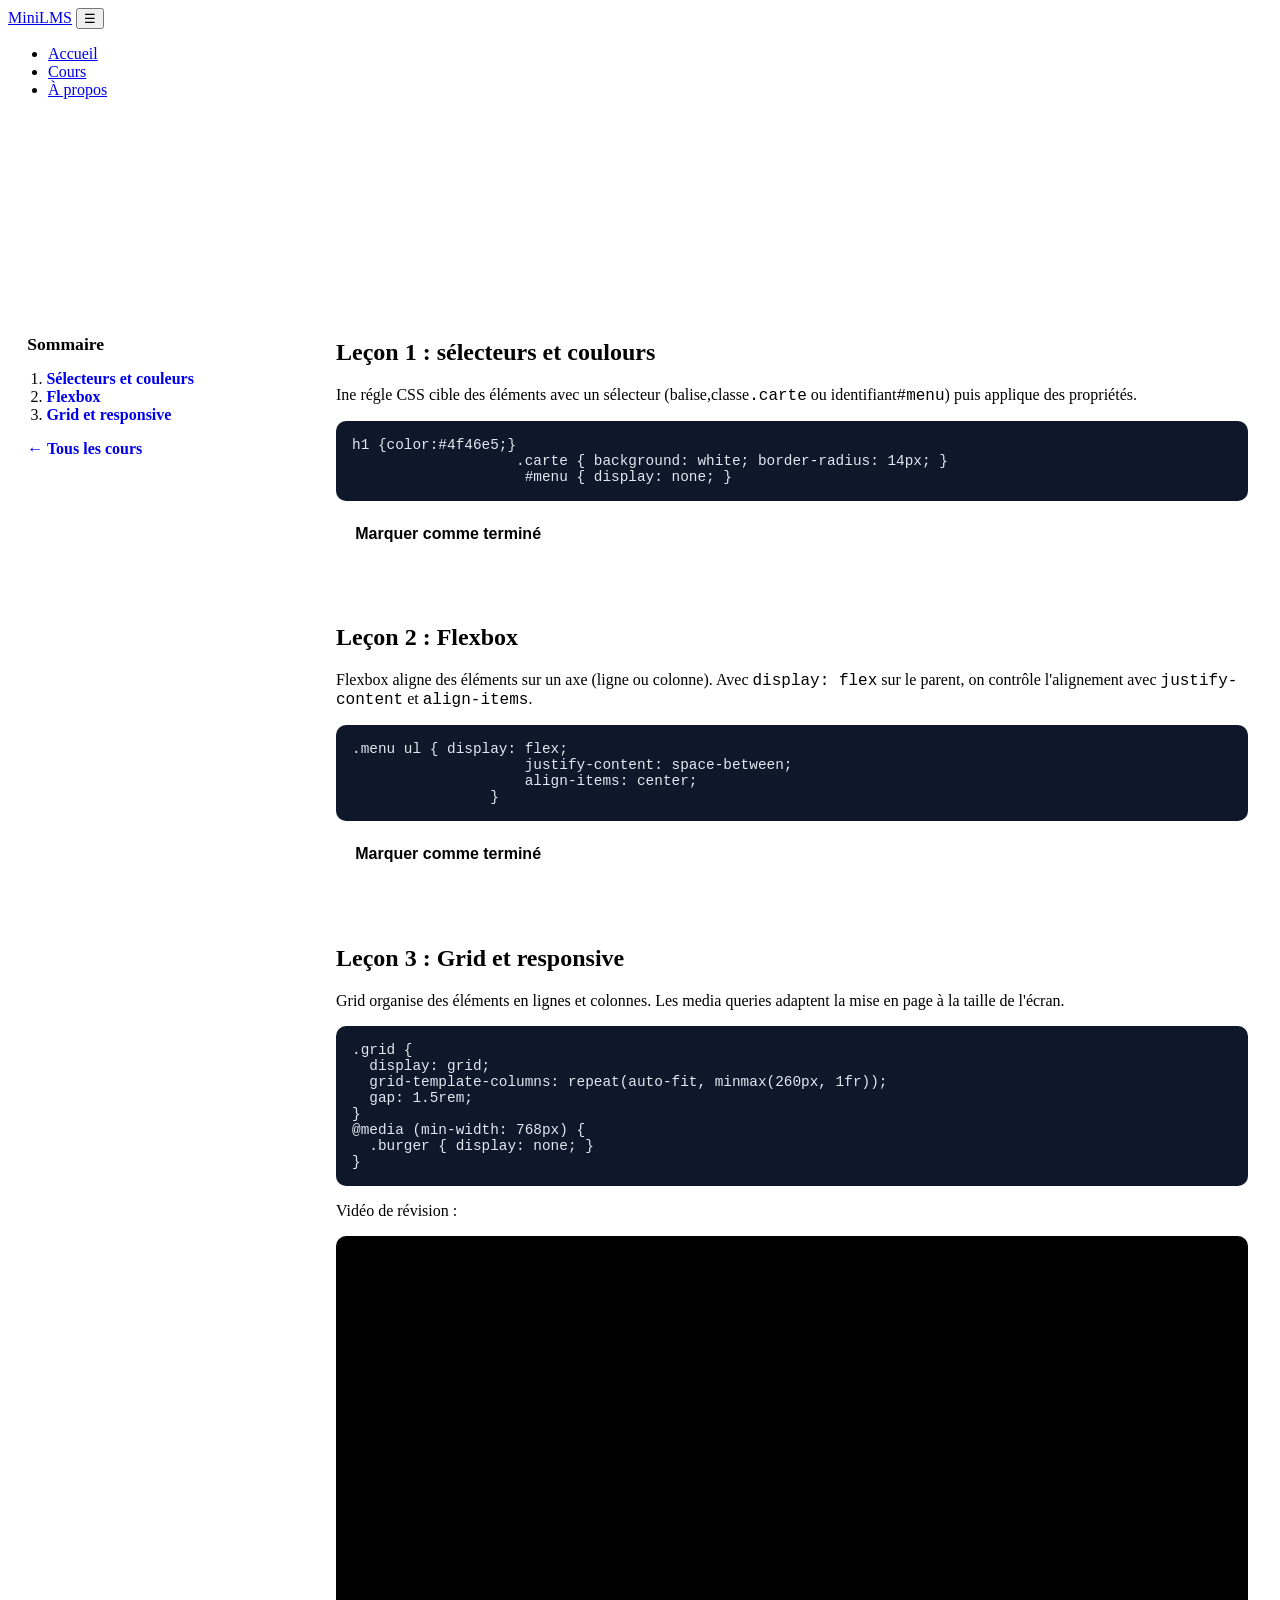
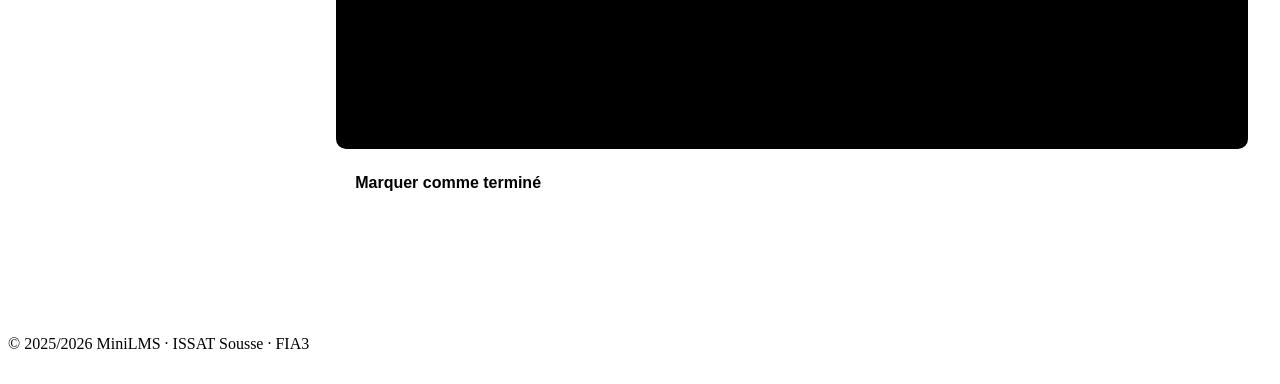
==== pages/css.html @ a06d808d "Page course.css, css.html, javascript.html" ====
<!DOCTYPE html>
<html lang="fr">
    <head>
        <meta charset="UTF-8">
        <meta name="viewport" content="width=device-width, initial-scale=1.0">
        <meta name="description" content="Cours CSS : sélecteurs, couleurs, Flexbox, Grid et design responsive.">
        <title>Mettre en forme avec css - MiniLMS</title>
        <link rel="stylesheet" href="../css/main.css">
        <link rel="stylesheet" href="../css/course.css">
        <script src="../js/script.js" defer></script>
    </head>
    <body data-course="css">
        <header class="site-header">
             <div class="container header-inner">
      <a class="logo" href="../index.html">MiniLMS</a>
      <button class="burger" id="burger" type="button" aria-label="Ouvrir le menu" aria-expanded="false" aria-controls="menu">&#9776;</button>
      <nav class="menu" id="menu" aria-label="Navigation principale">
        <ul>
          <li><a href="../index.html">Accueil</a></li>
          <li><a href="../index.html#cours">Cours</a></li>
          <li><a href="../index.html#apropos">À propos</a></li>
        </ul>
      </nav>
    </div>
        </header>

        <section class="course-header">
            <div class="container">
                <h1>Mettre en forme avec CSS</h1>
                <p>Donnez du style et de la structure à vos pages.</p>
                    <div class="progress" role="progressbar" aria-label="Progression du cours" aria-valuemin="0" aria-valuemax="100" aria-valuenow="0">
                        <div class="progress-bar" id="course-bar"></div>
                    </div>
                <p class="progress-label" id="course-label">0 % complété</p>
            </div>
        </section>
        <div class="container course-layout">
    <aside class="sidebar" aria-label="Sommaire du cours">
      <h2>Sommaire</h2>
      <ol>
        <li><a href="#lecon1">Sélecteurs et couleurs</a></li>
        <li><a href="#lecon2">Flexbox</a></li>
        <li><a href="#lecon3">Grid et responsive</a></li>
      </ol>
      <a href="../index.html#cours">&larr; Tous les cours</a>
    </aside>
    <main>
            <section class="lesson" id="lecon1">
                <h2>Leçon 1 : sélecteurs et coulours</h2>
                <p> Ine régle CSS cible des éléments avec un sélecteur (balise,classe<code>.carte</code> ou identifiant<code>#menu</code>) puis applique des propriétés.</p>
                <pre><code>h1 {color:#4f46e5;}
                   .carte { background: white; border-radius: 14px; }
                    #menu { display: none; }</code></pre>
                <button class="done-btn" type="button" data-lesson="l1">Marquer comme terminé</button>
            </section>
            <section class="lesson" id="lecon2">
                <h2>Leçon 2 : Flexbox</h2>
                <p>Flexbox aligne des éléments sur un axe (ligne ou colonne). Avec <code>display: flex</code> sur le parent, on contrôle l'alignement avec <code>justify-content</code> et <code>align-items</code>.</p>
                <pre><code>.menu ul { display: flex;
                    justify-content: space-between;
                    align-items: center;
                }</code></pre>
                <button class="done-btn" type="button" data-lesson="l2">Marquer comme terminé</button>
            </section>
            <section class="lesson" id ="lecon3">
                <h2> Leçon 3 : Grid et responsive</h2>
                <p>Grid organise des éléments en lignes et colonnes. Les media queries adaptent la mise en page à la taille de l'écran.</p>
        <pre><code>.grid {
  display: grid;
  grid-template-columns: repeat(auto-fit, minmax(260px, 1fr));
  gap: 1.5rem;
}
@media (min-width: 768px) {
  .burger { display: none; }
}</code></pre>
        <p>Vidéo de révision :</p>
        <div class="video">
          <iframe src="https://www.youtube-nocookie.com/embed/it1rTvBcfRg" title="Vidéo : introduction à CSS Grid" allowfullscreen></iframe>
        </div>
        <button class="done-btn" type="button" data-lesson="l3">Marquer comme terminé</button>
            </section>

      <nav class="course-nav" aria-label="Navigation entre les cours">
        <a href="html.html">&larr; Cours précédent : HTML</a>
        <a href="javascript.html">Cours suivant : JavaScript &rarr;</a>
      </nav>
    </main>
  </div>

  <footer class="site-footer">
    <div class="container">
      <p>&copy; 2025/2026 MiniLMS · ISSAT Sousse · FIA3</p>
    </div>
  </footer>
    </main>
</body>
</html>
---- css/course.css ----
.course-header{
    background: linear-gradient(135deg, var(--primary), var(--accent));
    color: #fff;
    padding: 2rem 0;
}
.course-header h1 { margin: 0 0 0.5rem; font-size: clamp(1.6rem, 4vw, 2.4rem); }
.course-header p { margin: 0 0 1rem; }
.course-header .progress { background: rgba(255, 255, 255, 0.3); }
.course-header .progress-label { color: #fff; margin: 0.4rem 0 0; }
.course-layout{
    display: grid;
    grid-template-columns: 1fr;
    gap:1.5rem;
    padding: 2rem 0;
}
.sidebar{
    background: var(--card);
    border-radius: var(--radius);
    box-shadow: var(--shadow);
  padding: 1.2rem;
  align-self: start;
}
.sidebar h2 { font-size: 1.1rem; margin-top: 0; }
.sidebar ol { padding-left: 1.2rem; margin: 0 0 1rem; }
.sidebar a { text-decoration: none; font-weight: 600; }

.lesson {
  background: var(--card);
  border-radius: var(--radius);
  box-shadow: var(--shadow);
  padding: 1.5rem;
  margin-bottom: 1.5rem;
  scroll-margin-top: 90px;
}
.lesson h2 { margin-top: 0; }
pre {
  background: #0f172a;
  color: #e2e8f0;
  padding: 1rem;
  border-radius: 10px;
  overflow-x: auto;
  font-size: 0.9rem;
}
code { font-family: Consolas, "Courier New", monospace; }
.schema { display: block; margin: 1rem auto; max-width: 360px; }

.video {
  aspect-ratio: 16 / 9;
  border-radius: 10px;
  overflow: hidden;
  margin: 1rem 0;
  background: #000;
}
.video iframe { width: 100%; height: 100%; border: 0; }

.done-btn {
  padding: 0.6rem 1.2rem;
  border-radius: 999px;
  border: 2px solid var(--primary);
  background: transparent;
  color: var(--primary);
  font-weight: 700;
  font-size: 1rem;
  cursor: pointer;
}
.done-btn.is-done { background: #16a34a; border-color: #16a34a; color: #fff; }


.course-nav {
  display: flex;
  justify-content: space-between;
  gap: 1rem;
  flex-wrap: wrap;
}
.course-nav a {
  padding: 0.6rem 1.2rem;
  border-radius: 999px;
  background: var(--primary);
  color: #fff;
  text-decoration: none;
  font-weight: 700;
}


@media (min-width: 900px) {
  .course-layout { grid-template-columns: 280px 1fr; }
  .sidebar { position: sticky; top: 90px; }
}
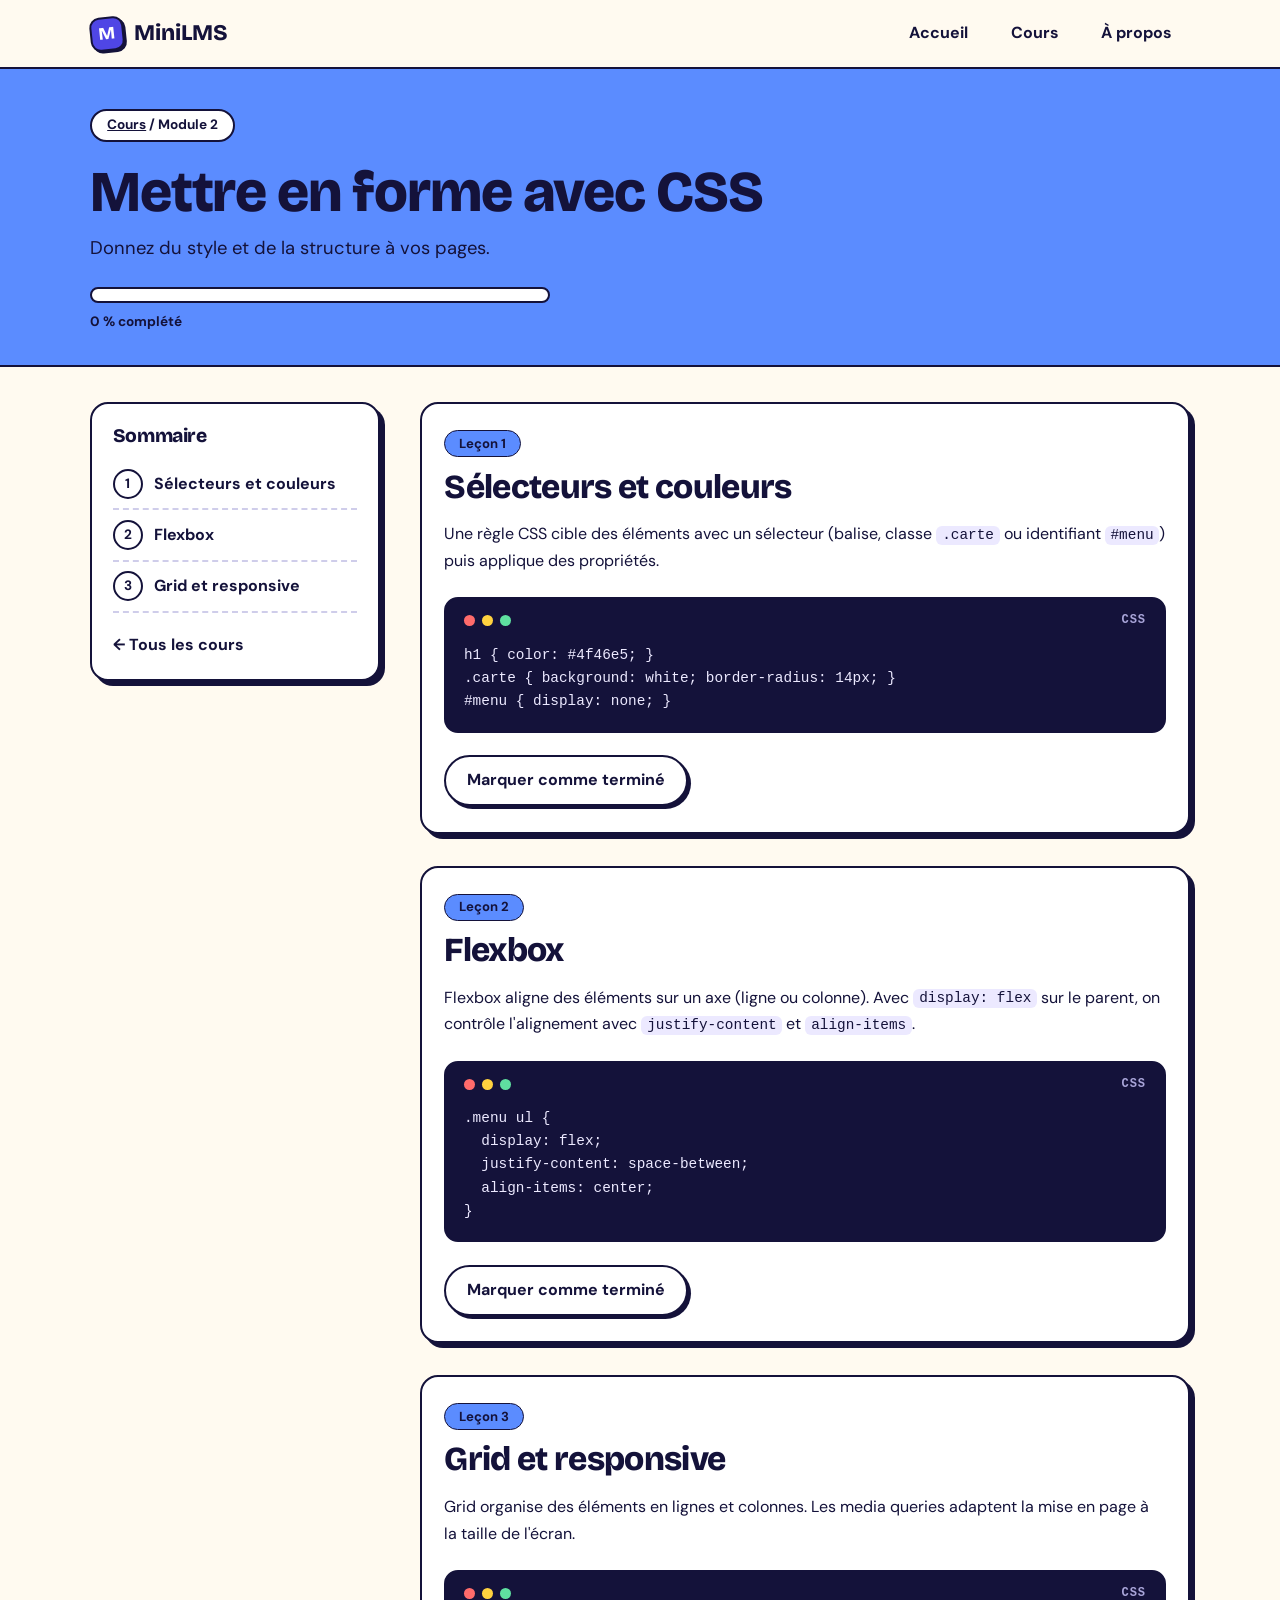
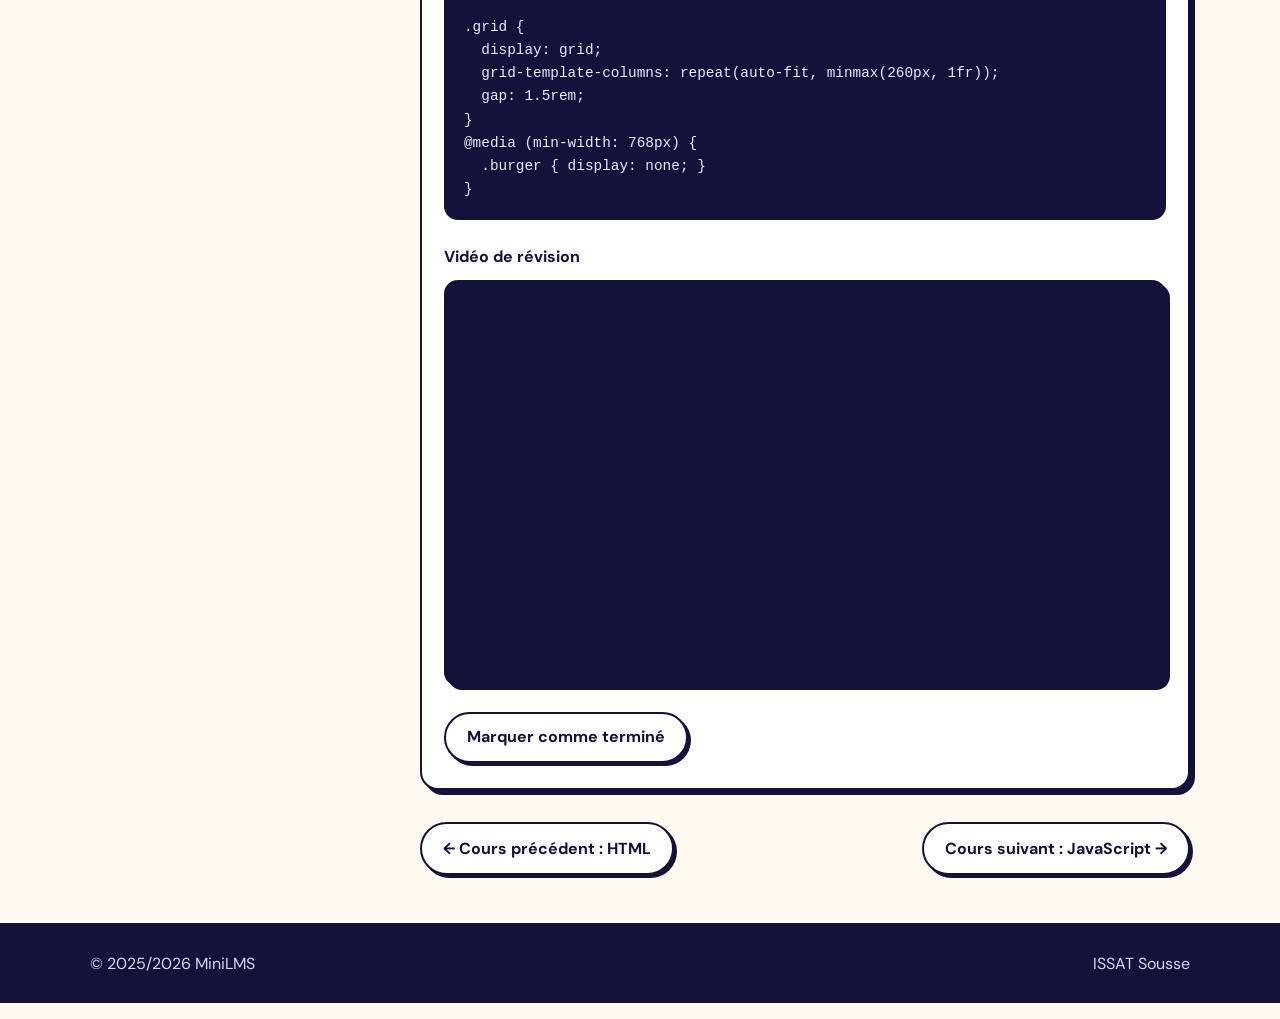
==== commit ff4a4678: "Ajout du code complet : accueil, CSS, JS et pages de cours" ====
--- a/pages/css.html
+++ b/pages/css.html
@@ -1,19 +1,22 @@
 <!DOCTYPE html>
 <html lang="fr">
-    <head>
-        <meta charset="UTF-8">
-        <meta name="viewport" content="width=device-width, initial-scale=1.0">
-        <meta name="description" content="Cours CSS : sélecteurs, couleurs, Flexbox, Grid et design responsive.">
-        <title>Mettre en forme avec css - MiniLMS</title>
-        <link rel="stylesheet" href="../css/main.css">
-        <link rel="stylesheet" href="../css/course.css">
-        <script src="../js/script.js" defer></script>
-    </head>
-    <body data-course="css">
-        <header class="site-header">
-             <div class="container header-inner">
-      <a class="logo" href="../index.html">MiniLMS</a>
-      <button class="burger" id="burger" type="button" aria-label="Ouvrir le menu" aria-expanded="false" aria-controls="menu">&#9776;</button>
+<head>
+  <meta charset="UTF-8">
+  <meta name="viewport" content="width=device-width, initial-scale=1.0">
+  <meta name="description" content="Cours CSS : sélecteurs, couleurs, Flexbox, Grid et design responsive.">
+  <title>Mettre en forme avec CSS - MiniLMS</title>
+  <link rel="preconnect" href="https://fonts.googleapis.com">
+  <link rel="preconnect" href="https://fonts.gstatic.com" crossorigin>
+  <link rel="stylesheet" href="https://fonts.googleapis.com/css2?family=Bricolage+Grotesque:opsz,wght@12..96,700;12..96,800&family=DM+Sans:wght@400;500;700&display=swap">
+  <link rel="stylesheet" href="../css/main.css">
+  <link rel="stylesheet" href="../css/course.css">
+  <script src="../js/script.js" defer></script>
+</head>
+<body data-course="css">
+  <header class="site-header">
+    <div class="container header-inner">
+      <a class="logo" href="../index.html"><span class="logo-mark" aria-hidden="true">M</span>MiniLMS</a>
+      <button class="burger" id="burger" type="button" aria-label="Ouvrir le menu" aria-expanded="false" aria-controls="menu">Menu</button>
       <nav class="menu" id="menu" aria-label="Navigation principale">
         <ul>
           <li><a href="../index.html">Accueil</a></li>
@@ -22,50 +25,59 @@
         </ul>
       </nav>
     </div>
-        </header>
+  </header>
 
-        <section class="course-header">
-            <div class="container">
-                <h1>Mettre en forme avec CSS</h1>
-                <p>Donnez du style et de la structure à vos pages.</p>
-                    <div class="progress" role="progressbar" aria-label="Progression du cours" aria-valuemin="0" aria-valuemax="100" aria-valuenow="0">
-                        <div class="progress-bar" id="course-bar"></div>
-                    </div>
-                <p class="progress-label" id="course-label">0 % complété</p>
-            </div>
-        </section>
-        <div class="container course-layout">
+  <section class="course-header">
+    <div class="container">
+      <p class="breadcrumb"><a href="../index.html#cours">Cours</a> / Module 2</p>
+      <h1>Mettre en forme avec CSS</h1>
+      <p class="course-sub">Donnez du style et de la structure à vos pages.</p>
+      <div class="progress" role="progressbar" aria-label="Progression du cours" aria-valuemin="0" aria-valuemax="100" aria-valuenow="0">
+        <div class="progress-bar" id="course-bar"></div>
+      </div>
+      <p class="progress-label" id="course-label">0 % complété</p>
+    </div>
+  </section>
+
+  <div class="container course-layout">
     <aside class="sidebar" aria-label="Sommaire du cours">
       <h2>Sommaire</h2>
       <ol>
-        <li><a href="#lecon1">Sélecteurs et couleurs</a></li>
-        <li><a href="#lecon2">Flexbox</a></li>
-        <li><a href="#lecon3">Grid et responsive</a></li>
+        <li data-toc="l1"><a href="#lecon1">Sélecteurs et couleurs</a></li>
+        <li data-toc="l2"><a href="#lecon2">Flexbox</a></li>
+        <li data-toc="l3"><a href="#lecon3">Grid et responsive</a></li>
       </ol>
-      <a href="../index.html#cours">&larr; Tous les cours</a>
+      <a class="back-link" href="../index.html#cours">&larr; Tous les cours</a>
     </aside>
+
     <main>
-            <section class="lesson" id="lecon1">
-                <h2>Leçon 1 : sélecteurs et coulours</h2>
-                <p> Ine régle CSS cible des éléments avec un sélecteur (balise,classe<code>.carte</code> ou identifiant<code>#menu</code>) puis applique des propriétés.</p>
-                <pre><code>h1 {color:#4f46e5;}
-                   .carte { background: white; border-radius: 14px; }
-                    #menu { display: none; }</code></pre>
-                <button class="done-btn" type="button" data-lesson="l1">Marquer comme terminé</button>
-            </section>
-            <section class="lesson" id="lecon2">
-                <h2>Leçon 2 : Flexbox</h2>
-                <p>Flexbox aligne des éléments sur un axe (ligne ou colonne). Avec <code>display: flex</code> sur le parent, on contrôle l'alignement avec <code>justify-content</code> et <code>align-items</code>.</p>
-                <pre><code>.menu ul { display: flex;
-                    justify-content: space-between;
-                    align-items: center;
-                }</code></pre>
-                <button class="done-btn" type="button" data-lesson="l2">Marquer comme terminé</button>
-            </section>
-            <section class="lesson" id ="lecon3">
-                <h2> Leçon 3 : Grid et responsive</h2>
-                <p>Grid organise des éléments en lignes et colonnes. Les media queries adaptent la mise en page à la taille de l'écran.</p>
-        <pre><code>.grid {
+      <section class="lesson" id="lecon1">
+        <p class="lesson-kicker">Leçon 1</p>
+        <h2>Sélecteurs et couleurs</h2>
+        <p>Une règle CSS cible des éléments avec un sélecteur (balise, classe <code>.carte</code> ou identifiant <code>#menu</code>) puis applique des propriétés.</p>
+        <pre data-lang="CSS"><code>h1 { color: #4f46e5; }
+.carte { background: white; border-radius: 14px; }
+#menu { display: none; }</code></pre>
+        <button class="done-btn" type="button" data-lesson="l1">Marquer comme terminé</button>
+      </section>
+
+      <section class="lesson" id="lecon2">
+        <p class="lesson-kicker">Leçon 2</p>
+        <h2>Flexbox</h2>
+        <p>Flexbox aligne des éléments sur un axe (ligne ou colonne). Avec <code>display: flex</code> sur le parent, on contrôle l'alignement avec <code>justify-content</code> et <code>align-items</code>.</p>
+        <pre data-lang="CSS"><code>.menu ul {
+  display: flex;
+  justify-content: space-between;
+  align-items: center;
+}</code></pre>
+        <button class="done-btn" type="button" data-lesson="l2">Marquer comme terminé</button>
+      </section>
+
+      <section class="lesson" id="lecon3">
+        <p class="lesson-kicker">Leçon 3</p>
+        <h2>Grid et responsive</h2>
+        <p>Grid organise des éléments en lignes et colonnes. Les media queries adaptent la mise en page à la taille de l'écran.</p>
+        <pre data-lang="CSS"><code>.grid {
   display: grid;
   grid-template-columns: repeat(auto-fit, minmax(260px, 1fr));
   gap: 1.5rem;
@@ -73,12 +85,12 @@
 @media (min-width: 768px) {
   .burger { display: none; }
 }</code></pre>
-        <p>Vidéo de révision :</p>
+        <p class="video-title">Vidéo de révision</p>
         <div class="video">
-          <iframe src="https://www.youtube-nocookie.com/embed/it1rTvBcfRg" title="Vidéo : introduction à CSS Grid" allowfullscreen></iframe>
+          <iframe src="https://www.youtube-nocookie.com/embed/AGDDdsiZ0Ko" title="Vidéo : introduction à CSS Grid" allowfullscreen></iframe>
         </div>
         <button class="done-btn" type="button" data-lesson="l3">Marquer comme terminé</button>
-            </section>
+      </section>
 
       <nav class="course-nav" aria-label="Navigation entre les cours">
         <a href="html.html">&larr; Cours précédent : HTML</a>
@@ -88,10 +100,10 @@
   </div>
 
   <footer class="site-footer">
-    <div class="container">
-      <p>&copy; 2025/2026 MiniLMS · ISSAT Sousse · FIA3</p>
+    <div class="container footer-inner">
+      <p>&copy; 2025/2026 MiniLMS</p>
+      <p>ISSAT Sousse</p>
     </div>
   </footer>
-    </main>
 </body>
-</html>
+</html>
--- a/css/main.css
+++ b/css/main.css
@@ -0,0 +1,326 @@
+/* ===== Variables ===== */
+:root {
+    --ink: #14123a;
+    --primary: #4f46e5;
+    --accent: #06b6d4;
+    --yellow: #ffd23f;
+    --orange: #ff7a45;
+    --blue: #5b8cff;
+    --pink: #ff8fb8;
+    --green: #5fe0a0;
+    --bg: #fffaf0;
+    --card: #ffffff;
+    --lavender: #ece9ff;
+    --muted: #55537a;
+    --course: var(--primary);
+    --radius: 18px;
+    --border: 2px solid var(--ink);
+    --shadow: 5px 5px 0 var(--ink);
+    --display: "Bricolage Grotesque", "Trebuchet MS", Arial, sans-serif;
+    --sans: "DM Sans", "Segoe UI", Roboto, Arial, sans-serif;
+    --mono: Consolas, "Courier New", monospace;
+}
+
+/* Une couleur par cours (cartes de l'accueil et pages de cours) */
+[data-course="html"] { --course: var(--orange); }
+[data-course="css"]  { --course: var(--blue); }
+[data-course="js"]   { --course: var(--yellow); }
+
+/* ===== Base (mobile first) ===== */
+*, *::before, *::after { box-sizing: border-box; }
+html { scroll-behavior: smooth; }
+body {
+    margin: 0;
+    font-family: var(--sans);
+    background: var(--bg);
+    color: var(--ink);
+    line-height: 1.65;
+}
+img, svg { max-width: 100%; height: auto; }
+a { color: var(--primary); }
+h1, h2, h3 { font-family: var(--display); font-weight: 800; line-height: 1.1; letter-spacing: -0.02em; }
+.container { width: min(1100px, 92%); margin-inline: auto; }
+:focus-visible { outline: 3px solid var(--primary); outline-offset: 3px; }
+
+/* ===== Header + menu burger ===== */
+.site-header {
+    position: sticky;
+    top: 0;
+    z-index: 100;
+    background: var(--bg);
+    border-bottom: var(--border);
+}
+.header-inner {
+    display: flex;
+    align-items: center;
+    justify-content: space-between;
+    padding: 0.75rem 0;
+}
+.logo {
+    display: inline-flex;
+    align-items: center;
+    gap: 0.6rem;
+    font-family: var(--display);
+    font-weight: 800;
+    font-size: 1.4rem;
+    color: var(--ink);
+    text-decoration: none;
+}
+.logo-mark {
+    display: grid;
+    place-items: center;
+    width: 34px;
+    height: 34px;
+    background: var(--primary);
+    color: #fff;
+    border: var(--border);
+    border-radius: 10px;
+    box-shadow: 2px 2px 0 var(--ink);
+    font-size: 1.1rem;
+    transform: rotate(-6deg);
+}
+.burger {
+    font: inherit;
+    font-weight: 700;
+    background: var(--yellow);
+    border: var(--border);
+    color: var(--ink);
+    border-radius: 999px;
+    padding: 0.35rem 1rem;
+    box-shadow: 2px 2px 0 var(--ink);
+    cursor: pointer;
+}
+.menu {
+    display: none;
+    position: absolute;
+    top: 100%;
+    left: 0;
+    right: 0;
+    background: var(--bg);
+    border-bottom: var(--border);
+    padding: 0.6rem 4%;
+}
+.menu.open { display: block; }
+.menu ul { list-style: none; margin: 0; padding: 0; display: flex; flex-direction: column; gap: 0.3rem; }
+.menu a {
+    display: block;
+    padding: 0.6rem 1rem;
+    border: 2px solid transparent;
+    border-radius: 999px;
+    text-decoration: none;
+    color: var(--ink);
+    font-weight: 700;
+}
+.menu a:hover { background: var(--lavender); border-color: var(--ink); }
+.menu a[aria-current="page"] { background: var(--yellow); border-color: var(--ink); }
+
+/* ===== Boutons ===== */
+.btn {
+    display: inline-block;
+    padding: 0.75rem 1.4rem;
+    border: var(--border);
+    border-radius: 999px;
+    background: #fff;
+    color: var(--ink);
+    font-weight: 700;
+    text-decoration: none;
+    text-align: center;
+    box-shadow: 3px 3px 0 var(--ink);
+    transition: transform 0.15s, box-shadow 0.15s;
+}
+.btn:hover { transform: translate(-2px, -2px); box-shadow: 5px 5px 0 var(--ink); }
+.btn:active { transform: translate(2px, 2px); box-shadow: 1px 1px 0 var(--ink); }
+.btn-primary { background: var(--yellow); }
+
+/* ===== Hero ===== */
+.hero {
+    position: relative;
+    overflow: hidden;
+    background: var(--primary);
+    color: #fff;
+    border-bottom: var(--border);
+    padding: 3.5rem 0;
+}
+.hero .container { position: relative; z-index: 1; }
+.hero-grid { display: grid; gap: 2.5rem; }
+.eyebrow {
+    display: inline-block;
+    margin: 0 0 1.2rem;
+    padding: 0.25rem 0.9rem;
+    background: #fff;
+    color: var(--ink);
+    border: var(--border);
+    border-radius: 999px;
+    font-size: 0.85rem;
+    font-weight: 700;
+}
+.hero h1 { font-size: clamp(2.4rem, 7vw, 4.2rem); margin: 0 0 1.2rem; line-height: 1.08; }
+.hero mark {
+    background: var(--yellow);
+    color: var(--ink);
+    padding: 0 0.25em;
+    border-radius: 10px;
+    -webkit-box-decoration-break: clone;
+    box-decoration-break: clone;
+}
+.lead { font-size: 1.15rem; max-width: 34em; margin: 0 0 1.8rem; color: rgba(255, 255, 255, 0.92); }
+.hero-actions { display: flex; flex-wrap: wrap; gap: 0.9rem; }
+
+/* Formes décoratives */
+.shape { position: absolute; pointer-events: none; z-index: 0; }
+.shape-circle { width: 150px; height: 150px; right: -50px; top: -50px; background: var(--accent); border: var(--border); border-radius: 50%; }
+.shape-tri { width: 90px; height: 90px; left: -20px; bottom: -14px; background: var(--yellow); clip-path: polygon(50% 0, 100% 100%, 0 100%); }
+.shape-ring { width: 64px; height: 64px; right: 18%; bottom: 14px; border: 8px solid var(--pink); border-radius: 50%; }
+
+.summary {
+    align-self: center;
+    background: var(--card);
+    color: var(--ink);
+    border: var(--border);
+    border-radius: var(--radius);
+    box-shadow: var(--shadow);
+    padding: 1.5rem;
+}
+.summary-title { margin: 0; font-weight: 700; color: var(--muted); }
+.summary-count { margin: 0.2rem 0 1rem; font-family: var(--display); font-weight: 800; font-size: 3.6rem; line-height: 1; }
+.summary-total { font-family: var(--sans); font-weight: 500; font-size: 1rem; color: var(--muted); }
+.summary-note { margin: 0.9rem 0 0; font-size: 0.85rem; color: var(--muted); }
+
+/* ===== Sections ===== */
+.section { padding: 3.5rem 0; }
+.section-alt { background: var(--lavender); border-top: var(--border); }
+.section h2 { font-size: clamp(1.8rem, 4vw, 2.5rem); margin: 0 0 0.5rem; }
+.section-intro { color: var(--muted); margin: 0 0 2.2rem; font-size: 1.05rem; }
+
+/* ===== Grille de cours ===== */
+.grid { display: grid; grid-template-columns: repeat(auto-fit, minmax(270px, 1fr)); gap: 1.8rem; }
+.card {
+    background: var(--card);
+    border: var(--border);
+    border-radius: var(--radius);
+    box-shadow: var(--shadow);
+    overflow: hidden;
+    display: flex;
+    flex-direction: column;
+    transition: transform 0.15s, box-shadow 0.15s;
+}
+.card:hover { transform: translate(-3px, -3px); box-shadow: 8px 8px 0 var(--ink); }
+.card-banner {
+    position: relative;
+    overflow: hidden;
+    height: 140px;
+    display: flex;
+    align-items: flex-end;
+    padding: 1rem 1.2rem;
+    background: var(--course);
+    border-bottom: var(--border);
+    font-family: var(--display);
+    font-weight: 800;
+    font-size: 2.8rem;
+    line-height: 1;
+}
+.card-banner::before {
+    content: "";
+    position: absolute;
+    right: -30px;
+    top: -30px;
+    width: 120px;
+    height: 120px;
+    border: var(--border);
+    border-radius: 50%;
+    background: rgba(255, 255, 255, 0.6);
+}
+.card-banner::after {
+    content: "";
+    position: absolute;
+    right: 56px;
+    bottom: -18px;
+    width: 56px;
+    height: 56px;
+    border: var(--border);
+    border-radius: 10px;
+    background: #fff;
+    transform: rotate(18deg);
+}
+.card-body { padding: 1.3rem; display: flex; flex-direction: column; gap: 0.7rem; flex: 1; }
+.card-body h3 { margin: 0; font-size: 1.4rem; }
+.card-body p { margin: 0; color: var(--muted); }
+.card-body .meta {
+    align-self: flex-start;
+    padding: 0.1rem 0.75rem;
+    border: 1.5px solid var(--ink);
+    border-radius: 999px;
+    background: var(--bg);
+    color: var(--ink);
+    font-size: 0.82rem;
+    font-weight: 700;
+}
+.card .btn { margin-top: auto; background: var(--ink); color: #fff; box-shadow: 3px 3px 0 var(--course); }
+.card .btn:hover { box-shadow: 5px 5px 0 var(--course); }
+.card .progress-bar { background: var(--course); }
+
+/* ===== Barre de progression (partagée avec les pages de cours) ===== */
+.progress {
+    background: #fff;
+    border: var(--border);
+    border-radius: 999px;
+    height: 16px;
+    overflow: hidden;
+}
+.progress-bar { height: 100%; width: 0; background: var(--primary); transition: width 0.4s ease; }
+.summary .progress-bar { background: var(--accent); }
+.progress-label { margin: 0; font-size: 0.85rem; color: var(--muted); }
+
+/* ===== À propos ===== */
+.features { display: grid; grid-template-columns: repeat(auto-fit, minmax(230px, 1fr)); gap: 1.8rem; counter-reset: f; }
+.feature {
+    background: var(--card);
+    padding: 1.4rem;
+    border: var(--border);
+    border-radius: var(--radius);
+    box-shadow: var(--shadow);
+}
+.feature::before {
+    counter-increment: f;
+    content: counter(f);
+    display: grid;
+    place-items: center;
+    width: 44px;
+    height: 44px;
+    margin-bottom: 0.9rem;
+    background: var(--yellow);
+    border: var(--border);
+    border-radius: 12px;
+    font-family: var(--display);
+    font-weight: 800;
+    font-size: 1.2rem;
+}
+.feature:nth-child(2)::before { background: var(--accent); }
+.feature:nth-child(3)::before { background: var(--pink); }
+.feature h3 { margin: 0 0 0.4rem; font-size: 1.25rem; }
+.feature p { margin: 0; color: var(--muted); }
+
+/* ===== Footer ===== */
+.site-footer { background: var(--ink); color: #d8d6f0; padding: 1.6rem 0; border-top: var(--border); }
+.footer-inner { display: flex; flex-wrap: wrap; justify-content: space-between; gap: 0.5rem; }
+.site-footer p { margin: 0; }
+
+/* ===== Tablette (768px et plus) : le menu burger disparaît ===== */
+@media (min-width: 768px) {
+    .burger { display: none; }
+    .menu { display: block; position: static; background: none; border: 0; padding: 0; }
+    .menu ul { flex-direction: row; gap: 0.4rem; }
+    .menu a { padding: 0.4rem 1rem; }
+    .hero { padding: 5rem 0; }
+}
+
+/* ===== Bureau (960px et plus) ===== */
+@media (min-width: 960px) {
+    .hero-grid { grid-template-columns: 1.5fr 1fr; gap: 4rem; }
+    .summary { transform: rotate(2deg); }
+}
+
+@media (prefers-reduced-motion: reduce) {
+    html { scroll-behavior: auto; }
+    * { transition: none !important; }
+}
--- a/css/course.css
+++ b/css/course.css
@@ -1,88 +1,187 @@
-.course-header{
-    background: linear-gradient(135deg, var(--primary), var(--accent));
-    color: #fff;
-    padding: 2rem 0;
+/* ===== En-tête d'un cours (prend la couleur du cours) ===== */
+.course-header {
+  background: var(--course);
+  border-bottom: var(--border);
+  padding: 2.5rem 0 2rem;
 }
-.course-header h1 { margin: 0 0 0.5rem; font-size: clamp(1.6rem, 4vw, 2.4rem); }
-.course-header p { margin: 0 0 1rem; }
-.course-header .progress { background: rgba(255, 255, 255, 0.3); }
-.course-header .progress-label { color: #fff; margin: 0.4rem 0 0; }
-.course-layout{
-    display: grid;
-    grid-template-columns: 1fr;
-    gap:1.5rem;
-    padding: 2rem 0;
+.breadcrumb {
+  display: inline-block;
+  margin: 0 0 1.2rem;
+  padding: 0.2rem 0.95rem;
+  background: #fff;
+  border: var(--border);
+  border-radius: 999px;
+  font-size: 0.85rem;
+  font-weight: 700;
 }
-.sidebar{
-    background: var(--card);
-    border-radius: var(--radius);
-    box-shadow: var(--shadow);
-  padding: 1.2rem;
+.breadcrumb a { color: var(--ink); }
+.course-header h1 { margin: 0 0 0.5rem; font-size: clamp(2.2rem, 6vw, 3.6rem); }
+.course-sub { margin: 0 0 1.5rem; font-size: 1.15rem; }
+.course-header .progress { max-width: 460px; }
+.course-header .progress-label { margin-top: 0.5rem; color: var(--ink); font-weight: 700; }
+
+/* ===== Mise en page d'un cours (mobile : une colonne) ===== */
+.course-layout {
+  display: grid;
+  grid-template-columns: 1fr;
+  gap: 2rem;
+  padding: 2.2rem 0 3rem;
+}
+
+/* ===== Sommaire ===== */
+.sidebar {
   align-self: start;
+  background: var(--card);
+  border: var(--border);
+  border-radius: var(--radius);
+  box-shadow: var(--shadow);
+  padding: 1.3rem;
 }
-.sidebar h2 { font-size: 1.1rem; margin-top: 0; }
-.sidebar ol { padding-left: 1.2rem; margin: 0 0 1rem; }
-.sidebar a { text-decoration: none; font-weight: 600; }
+.sidebar h2 { margin: 0 0 0.8rem; font-size: 1.2rem; }
+.sidebar ol { list-style: none; margin: 0 0 1.2rem; padding: 0; counter-reset: toc; }
+.sidebar li {
+  counter-increment: toc;
+  display: flex;
+  align-items: center;
+  gap: 0.7rem;
+  padding: 0.6rem 0;
+  border-bottom: 2px dashed #cfcdea;
+}
+.sidebar li::before {
+  content: counter(toc);
+  flex: none;
+  display: grid;
+  place-items: center;
+  width: 30px;
+  height: 30px;
+  background: #fff;
+  border: var(--border);
+  border-radius: 50%;
+  font-size: 0.85rem;
+  font-weight: 700;
+}
+.sidebar li.is-done::before { content: "\2713"; background: var(--green); }
+.sidebar li a { color: var(--ink); font-weight: 700; text-decoration: none; }
+.sidebar li a:hover { text-decoration: underline; text-decoration-thickness: 2px; text-underline-offset: 4px; }
+.back-link { color: var(--ink); font-weight: 700; text-decoration: none; }
+.back-link:hover { color: var(--primary); }
 
+/* ===== Leçons ===== */
 .lesson {
   background: var(--card);
+  border: var(--border);
   border-radius: var(--radius);
   box-shadow: var(--shadow);
-  padding: 1.5rem;
-  margin-bottom: 1.5rem;
+  padding: 1.6rem 1.4rem;
+  margin-bottom: 2rem;
   scroll-margin-top: 90px;
 }
-.lesson h2 { margin-top: 0; }
+.lesson-kicker {
+  display: inline-block;
+  margin: 0 0 0.7rem;
+  padding: 0.1rem 0.85rem;
+  background: var(--course);
+  border: 1.5px solid var(--ink);
+  border-radius: 999px;
+  font-size: 0.82rem;
+  font-weight: 700;
+}
+.lesson h2 { margin: 0 0 0.8rem; font-size: clamp(1.6rem, 4vw, 2.1rem); }
+
+code {
+  font-family: var(--mono);
+  font-size: 0.9em;
+  background: var(--lavender);
+  color: var(--ink);
+  padding: 0.1em 0.4em;
+  border-radius: 6px;
+}
 pre {
-  background: #0f172a;
-  color: #e2e8f0;
-  padding: 1rem;
-  border-radius: 10px;
+  position: relative;
+  margin: 1.4rem 0;
+  padding: 2.8rem 1.1rem 1.1rem;
+  background: var(--ink);
+  color: #ece9ff;
+  border: var(--border);
+  border-radius: 14px;
   overflow-x: auto;
   font-size: 0.9rem;
+  line-height: 1.6;
 }
-code { font-family: Consolas, "Courier New", monospace; }
-.schema { display: block; margin: 1rem auto; max-width: 360px; }
+/* Faux bandeau de fenêtre : trois points + langage */
+pre::before {
+  content: "";
+  position: absolute;
+  top: 1rem;
+  left: 1.1rem;
+  width: 11px;
+  height: 11px;
+  border-radius: 50%;
+  background: #ff6b6b;
+  box-shadow: 18px 0 0 var(--yellow), 36px 0 0 var(--green);
+}
+pre::after {
+  content: attr(data-lang);
+  position: absolute;
+  top: 0.75rem;
+  right: 1.1rem;
+  font-size: 0.75rem;
+  font-weight: 700;
+  letter-spacing: 0.08em;
+  text-transform: uppercase;
+  color: #a9a5d9;
+}
+pre code { background: none; color: inherit; padding: 0; font-size: inherit; }
+.schema { display: block; margin: 1.5rem auto; max-width: 340px; }
 
+/* ===== Vidéo ===== */
+.video-title { margin: 1.5rem 0 0.6rem; font-weight: 700; }
 .video {
   aspect-ratio: 16 / 9;
-  border-radius: 10px;
+  border: var(--border);
+  border-radius: 14px;
+  box-shadow: 4px 4px 0 var(--ink);
   overflow: hidden;
-  margin: 1rem 0;
-  background: #000;
+  margin: 0 0 1.6rem;
+  background: var(--ink);
 }
 .video iframe { width: 100%; height: 100%; border: 0; }
 
+/* ===== Bouton "terminé" ===== */
 .done-btn {
-  padding: 0.6rem 1.2rem;
+  font: inherit;
+  font-weight: 700;
+  padding: 0.65rem 1.3rem;
+  background: #fff;
+  color: var(--ink);
+  border: var(--border);
   border-radius: 999px;
-  border: 2px solid var(--primary);
-  background: transparent;
-  color: var(--primary);
+  box-shadow: 3px 3px 0 var(--ink);
+  cursor: pointer;
+  transition: transform 0.15s, box-shadow 0.15s, background 0.15s;
+}
+.done-btn:hover { transform: translate(-2px, -2px); box-shadow: 5px 5px 0 var(--ink); }
+.done-btn:active { transform: translate(2px, 2px); box-shadow: 1px 1px 0 var(--ink); }
+.done-btn.is-done { background: var(--green); }
+.done-btn.is-done::before { content: "\2713\00a0"; }
+
+/* ===== Navigation entre cours ===== */
+.course-nav { display: flex; justify-content: space-between; gap: 1rem; flex-wrap: wrap; }
+.course-nav a {
+  padding: 0.7rem 1.3rem;
+  background: #fff;
+  color: var(--ink);
+  border: var(--border);
+  border-radius: 999px;
+  box-shadow: 3px 3px 0 var(--ink);
   font-weight: 700;
-  font-size: 1rem;
-  cursor: pointer;
+  text-decoration: none;
+  transition: transform 0.15s, box-shadow 0.15s, background 0.15s;
 }
-.done-btn.is-done { background: #16a34a; border-color: #16a34a; color: #fff; }
+.course-nav a:hover { background: var(--yellow); transform: translate(-2px, -2px); box-shadow: 5px 5px 0 var(--ink); }
 
-
-.course-nav {
-  display: flex;
-  justify-content: space-between;
-  gap: 1rem;
-  flex-wrap: wrap;
-}
-.course-nav a {
-  padding: 0.6rem 1.2rem;
-  border-radius: 999px;
-  background: var(--primary);
-  color: #fff;
-  text-decoration: none;
-  font-weight: 700;
-}
-
-
+/* ===== Bureau (900px et plus) : sommaire à gauche ===== */
 @media (min-width: 900px) {
-  .course-layout { grid-template-columns: 280px 1fr; }
+  .course-layout { grid-template-columns: 290px 1fr; gap: 2.5rem; }
   .sidebar { position: sticky; top: 90px; }
 }
